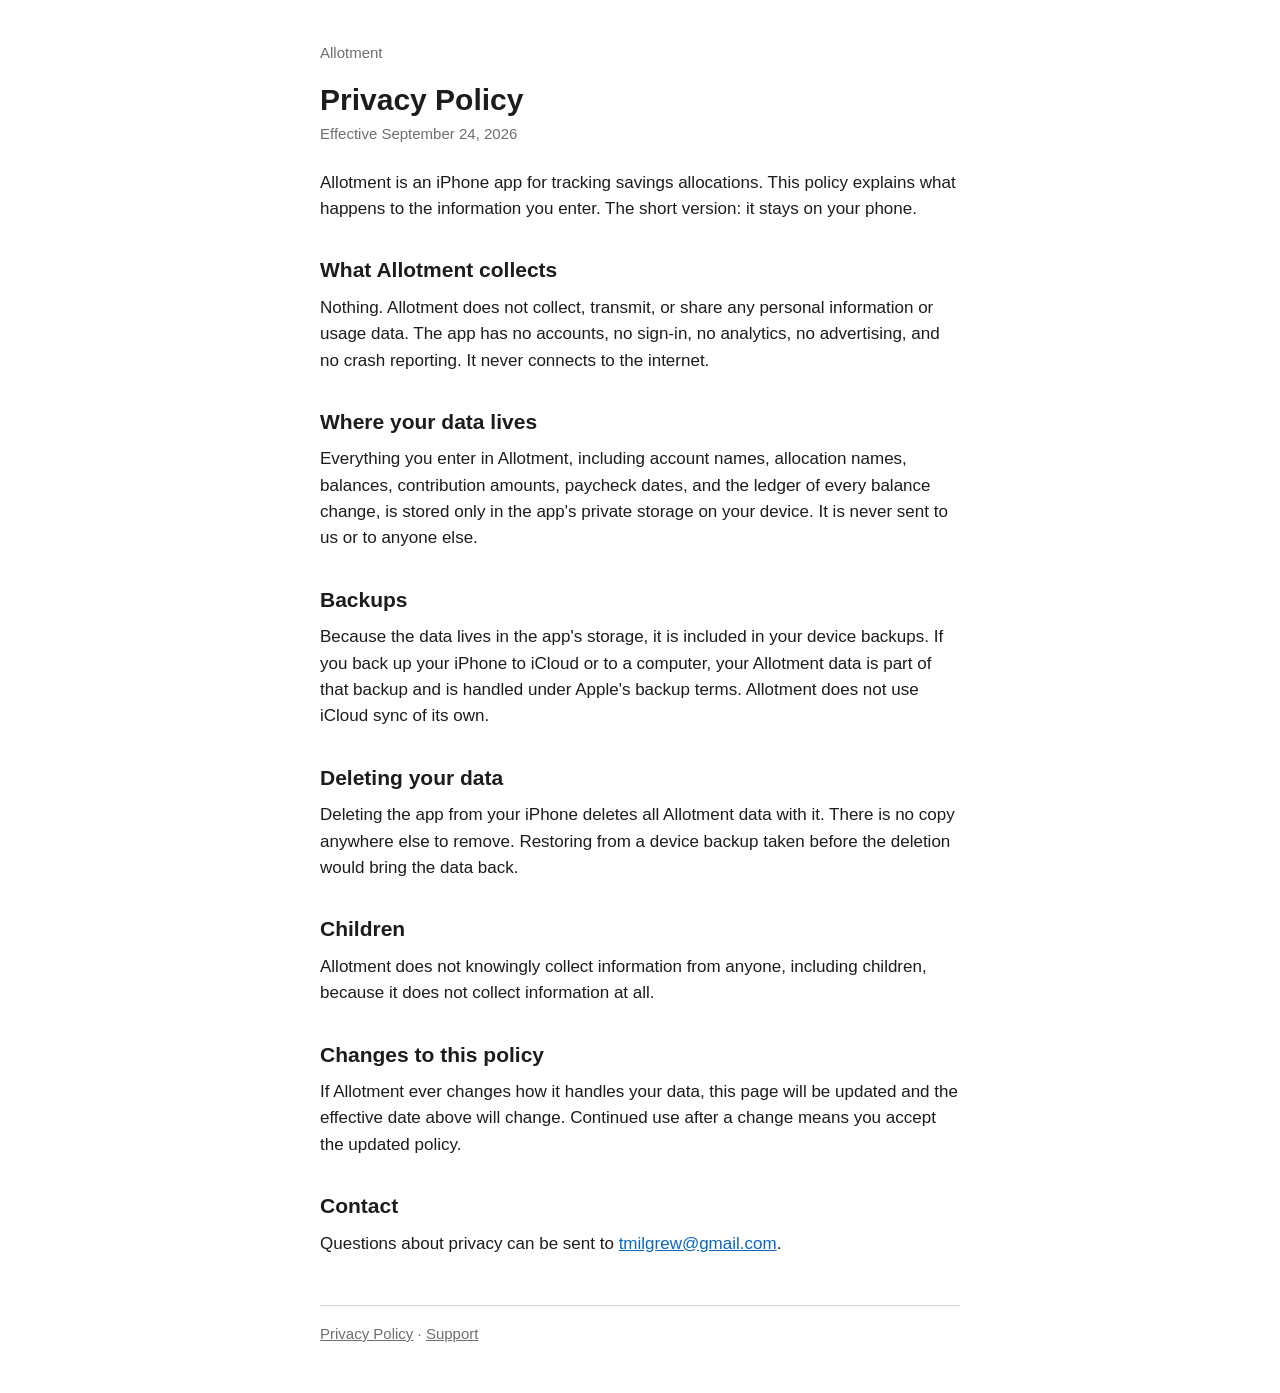
==== privacy.html @ e8d11142 "Privacy policy and support pages for the Allotment app Co-Authored-By: Claude Fable 5.1 <noreply@ant" ====
<!doctype html>
<html lang="en">
<head>
  <meta charset="utf-8">
  <meta name="viewport" content="width=device-width, initial-scale=1">
  <title>Allotment Privacy Policy</title>
  <meta name="description" content="Allotment stores everything on your iPhone and collects nothing.">
  <link rel="stylesheet" href="style.css">
</head>
<body>
<main>
  <header><a href="./">Allotment</a></header>
  <h1>Privacy Policy</h1>
  <p class="meta">Effective September 24, 2026</p>

  <p>Allotment is an iPhone app for tracking savings allocations. This policy explains what happens to the information you enter. The short version: it stays on your phone.</p>

  <h2>What Allotment collects</h2>
  <p>Nothing. Allotment does not collect, transmit, or share any personal information or usage data. The app has no accounts, no sign-in, no analytics, no advertising, and no crash reporting. It never connects to the internet.</p>

  <h2>Where your data lives</h2>
  <p>Everything you enter in Allotment, including account names, allocation names, balances, contribution amounts, paycheck dates, and the ledger of every balance change, is stored only in the app's private storage on your device. It is never sent to us or to anyone else.</p>

  <h2>Backups</h2>
  <p>Because the data lives in the app's storage, it is included in your device backups. If you back up your iPhone to iCloud or to a computer, your Allotment data is part of that backup and is handled under Apple's backup terms. Allotment does not use iCloud sync of its own.</p>

  <h2>Deleting your data</h2>
  <p>Deleting the app from your iPhone deletes all Allotment data with it. There is no copy anywhere else to remove. Restoring from a device backup taken before the deletion would bring the data back.</p>

  <h2>Children</h2>
  <p>Allotment does not knowingly collect information from anyone, including children, because it does not collect information at all.</p>

  <h2>Changes to this policy</h2>
  <p>If Allotment ever changes how it handles your data, this page will be updated and the effective date above will change. Continued use after a change means you accept the updated policy.</p>

  <h2>Contact</h2>
  <p>Questions about privacy can be sent to <a href="mailto:tmilgrew@gmail.com">tmilgrew@gmail.com</a>.</p>

  <footer><a href="privacy">Privacy Policy</a> · <a href="support">Support</a></footer>
</main>
</body>
</html>
---- style.css ----
:root {
  color-scheme: light dark;
  --text: #1c1c1e;
  --muted: #6e6e73;
  --link: #0a66c2;
  --rule: #d2d2d7;
  --bg: #ffffff;
}
@media (prefers-color-scheme: dark) {
  :root {
    --text: #f2f2f7;
    --muted: #98989d;
    --link: #6cb4ff;
    --rule: #3a3a3c;
    --bg: #000000;
  }
}
* { box-sizing: border-box; }
body {
  margin: 0;
  padding: 0 16px 48px;
  background: var(--bg);
  color: var(--text);
  font: 17px/1.55 -apple-system, BlinkMacSystemFont, "Helvetica Neue", Helvetica, Arial, sans-serif;
}
main { max-width: 640px; margin: 0 auto; }
header { padding: 40px 0 8px; }
header a { color: var(--muted); text-decoration: none; font-size: 15px; }
h1 { font-size: 30px; line-height: 1.2; margin: 8px 0 4px; }
h2 { font-size: 21px; margin: 32px 0 8px; }
h3 { font-size: 17px; margin: 20px 0 4px; }
p, li { margin: 0 0 12px; }
ul { padding-left: 22px; }
a { color: var(--link); }
.meta { color: var(--muted); font-size: 15px; margin-bottom: 24px; }
footer { margin-top: 48px; padding-top: 16px; border-top: 1px solid var(--rule); color: var(--muted); font-size: 15px; }
footer a { color: var(--muted); }
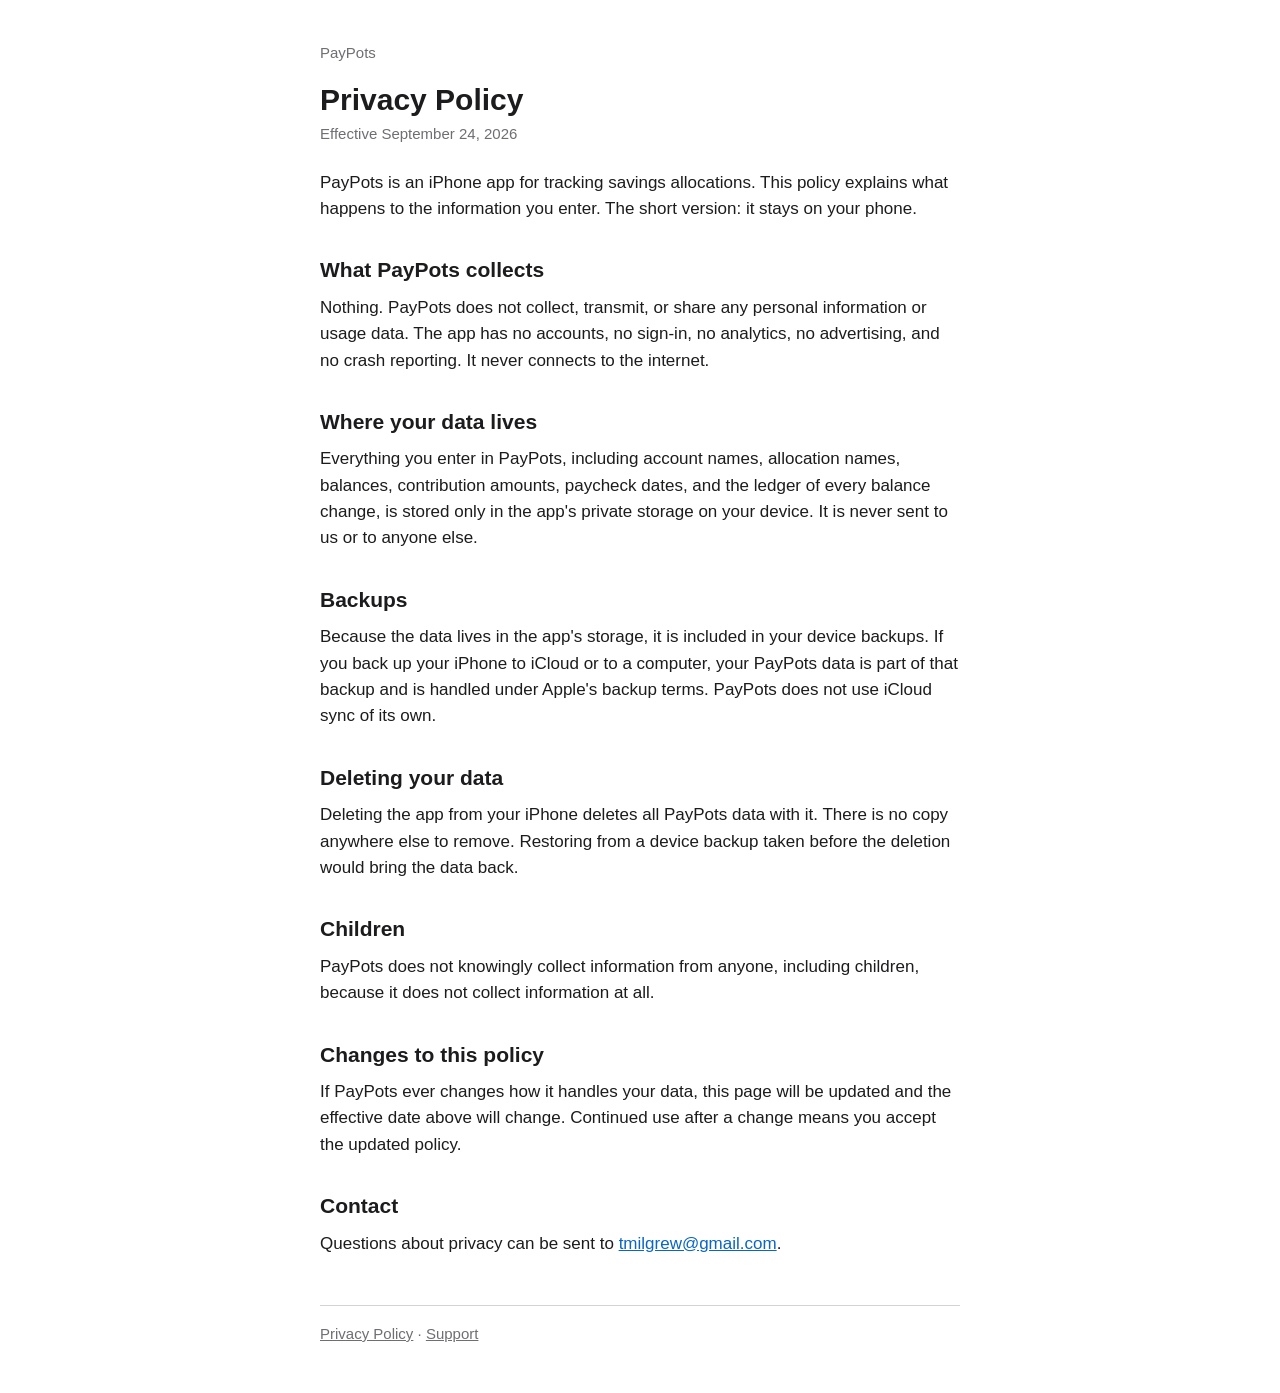
==== commit d7eb3044: "Rename the app to PayPots across the privacy, support and index pages The iPhone app is now called P" ====
--- a/privacy.html
+++ b/privacy.html
@@ -3,35 +3,35 @@
 <head>
   <meta charset="utf-8">
   <meta name="viewport" content="width=device-width, initial-scale=1">
-  <title>Allotment Privacy Policy</title>
-  <meta name="description" content="Allotment stores everything on your iPhone and collects nothing.">
+  <title>PayPots Privacy Policy</title>
+  <meta name="description" content="PayPots stores everything on your iPhone and collects nothing.">
   <link rel="stylesheet" href="style.css">
 </head>
 <body>
 <main>
-  <header><a href="./">Allotment</a></header>
+  <header><a href="./">PayPots</a></header>
   <h1>Privacy Policy</h1>
   <p class="meta">Effective September 24, 2026</p>
 
-  <p>Allotment is an iPhone app for tracking savings allocations. This policy explains what happens to the information you enter. The short version: it stays on your phone.</p>
+  <p>PayPots is an iPhone app for tracking savings allocations. This policy explains what happens to the information you enter. The short version: it stays on your phone.</p>
 
-  <h2>What Allotment collects</h2>
-  <p>Nothing. Allotment does not collect, transmit, or share any personal information or usage data. The app has no accounts, no sign-in, no analytics, no advertising, and no crash reporting. It never connects to the internet.</p>
+  <h2>What PayPots collects</h2>
+  <p>Nothing. PayPots does not collect, transmit, or share any personal information or usage data. The app has no accounts, no sign-in, no analytics, no advertising, and no crash reporting. It never connects to the internet.</p>
 
   <h2>Where your data lives</h2>
-  <p>Everything you enter in Allotment, including account names, allocation names, balances, contribution amounts, paycheck dates, and the ledger of every balance change, is stored only in the app's private storage on your device. It is never sent to us or to anyone else.</p>
+  <p>Everything you enter in PayPots, including account names, allocation names, balances, contribution amounts, paycheck dates, and the ledger of every balance change, is stored only in the app's private storage on your device. It is never sent to us or to anyone else.</p>
 
   <h2>Backups</h2>
-  <p>Because the data lives in the app's storage, it is included in your device backups. If you back up your iPhone to iCloud or to a computer, your Allotment data is part of that backup and is handled under Apple's backup terms. Allotment does not use iCloud sync of its own.</p>
+  <p>Because the data lives in the app's storage, it is included in your device backups. If you back up your iPhone to iCloud or to a computer, your PayPots data is part of that backup and is handled under Apple's backup terms. PayPots does not use iCloud sync of its own.</p>
 
   <h2>Deleting your data</h2>
-  <p>Deleting the app from your iPhone deletes all Allotment data with it. There is no copy anywhere else to remove. Restoring from a device backup taken before the deletion would bring the data back.</p>
+  <p>Deleting the app from your iPhone deletes all PayPots data with it. There is no copy anywhere else to remove. Restoring from a device backup taken before the deletion would bring the data back.</p>
 
   <h2>Children</h2>
-  <p>Allotment does not knowingly collect information from anyone, including children, because it does not collect information at all.</p>
+  <p>PayPots does not knowingly collect information from anyone, including children, because it does not collect information at all.</p>
 
   <h2>Changes to this policy</h2>
-  <p>If Allotment ever changes how it handles your data, this page will be updated and the effective date above will change. Continued use after a change means you accept the updated policy.</p>
+  <p>If PayPots ever changes how it handles your data, this page will be updated and the effective date above will change. Continued use after a change means you accept the updated policy.</p>
 
   <h2>Contact</h2>
   <p>Questions about privacy can be sent to <a href="mailto:tmilgrew@gmail.com">tmilgrew@gmail.com</a>.</p>
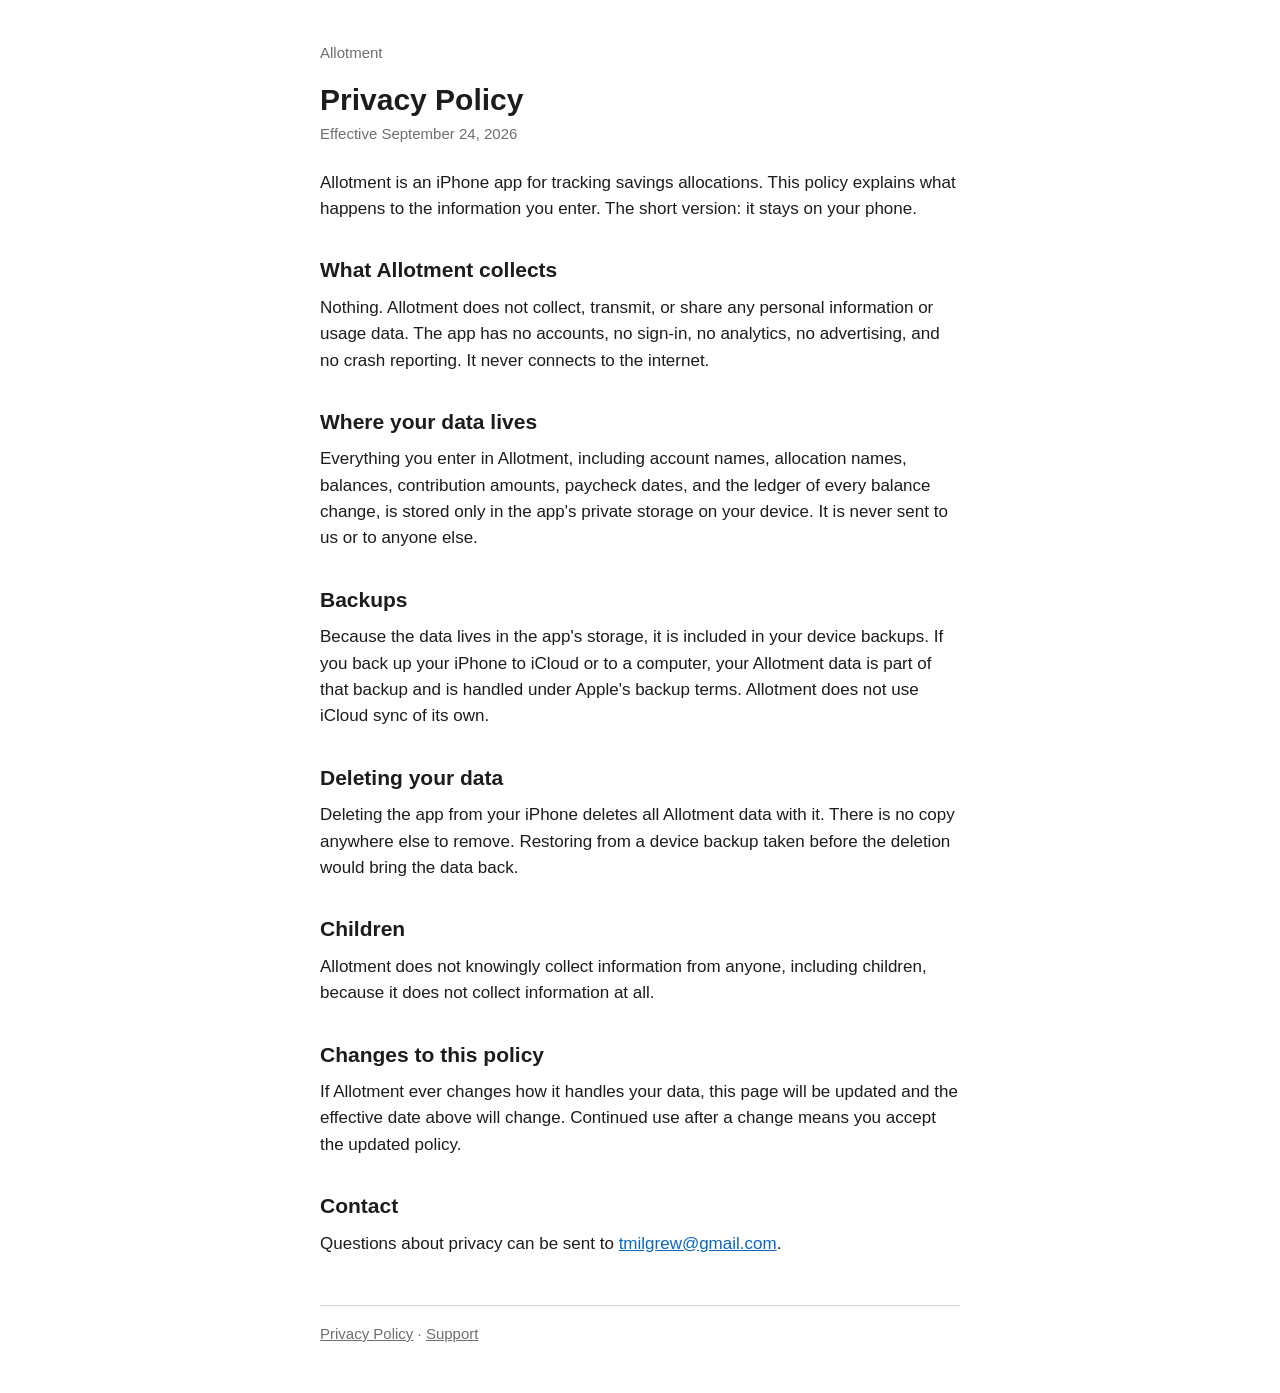
==== commit d20138a8: "Revert "Rename the app to PayPots across the privacy, support and index pages" The app keeps the All" ====
--- a/privacy.html
+++ b/privacy.html
@@ -3,35 +3,35 @@
 <head>
   <meta charset="utf-8">
   <meta name="viewport" content="width=device-width, initial-scale=1">
-  <title>PayPots Privacy Policy</title>
-  <meta name="description" content="PayPots stores everything on your iPhone and collects nothing.">
+  <title>Allotment Privacy Policy</title>
+  <meta name="description" content="Allotment stores everything on your iPhone and collects nothing.">
   <link rel="stylesheet" href="style.css">
 </head>
 <body>
 <main>
-  <header><a href="./">PayPots</a></header>
+  <header><a href="./">Allotment</a></header>
   <h1>Privacy Policy</h1>
   <p class="meta">Effective September 24, 2026</p>
 
-  <p>PayPots is an iPhone app for tracking savings allocations. This policy explains what happens to the information you enter. The short version: it stays on your phone.</p>
+  <p>Allotment is an iPhone app for tracking savings allocations. This policy explains what happens to the information you enter. The short version: it stays on your phone.</p>
 
-  <h2>What PayPots collects</h2>
-  <p>Nothing. PayPots does not collect, transmit, or share any personal information or usage data. The app has no accounts, no sign-in, no analytics, no advertising, and no crash reporting. It never connects to the internet.</p>
+  <h2>What Allotment collects</h2>
+  <p>Nothing. Allotment does not collect, transmit, or share any personal information or usage data. The app has no accounts, no sign-in, no analytics, no advertising, and no crash reporting. It never connects to the internet.</p>
 
   <h2>Where your data lives</h2>
-  <p>Everything you enter in PayPots, including account names, allocation names, balances, contribution amounts, paycheck dates, and the ledger of every balance change, is stored only in the app's private storage on your device. It is never sent to us or to anyone else.</p>
+  <p>Everything you enter in Allotment, including account names, allocation names, balances, contribution amounts, paycheck dates, and the ledger of every balance change, is stored only in the app's private storage on your device. It is never sent to us or to anyone else.</p>
 
   <h2>Backups</h2>
-  <p>Because the data lives in the app's storage, it is included in your device backups. If you back up your iPhone to iCloud or to a computer, your PayPots data is part of that backup and is handled under Apple's backup terms. PayPots does not use iCloud sync of its own.</p>
+  <p>Because the data lives in the app's storage, it is included in your device backups. If you back up your iPhone to iCloud or to a computer, your Allotment data is part of that backup and is handled under Apple's backup terms. Allotment does not use iCloud sync of its own.</p>
 
   <h2>Deleting your data</h2>
-  <p>Deleting the app from your iPhone deletes all PayPots data with it. There is no copy anywhere else to remove. Restoring from a device backup taken before the deletion would bring the data back.</p>
+  <p>Deleting the app from your iPhone deletes all Allotment data with it. There is no copy anywhere else to remove. Restoring from a device backup taken before the deletion would bring the data back.</p>
 
   <h2>Children</h2>
-  <p>PayPots does not knowingly collect information from anyone, including children, because it does not collect information at all.</p>
+  <p>Allotment does not knowingly collect information from anyone, including children, because it does not collect information at all.</p>
 
   <h2>Changes to this policy</h2>
-  <p>If PayPots ever changes how it handles your data, this page will be updated and the effective date above will change. Continued use after a change means you accept the updated policy.</p>
+  <p>If Allotment ever changes how it handles your data, this page will be updated and the effective date above will change. Continued use after a change means you accept the updated policy.</p>
 
   <h2>Contact</h2>
   <p>Questions about privacy can be sent to <a href="mailto:tmilgrew@gmail.com">tmilgrew@gmail.com</a>.</p>
